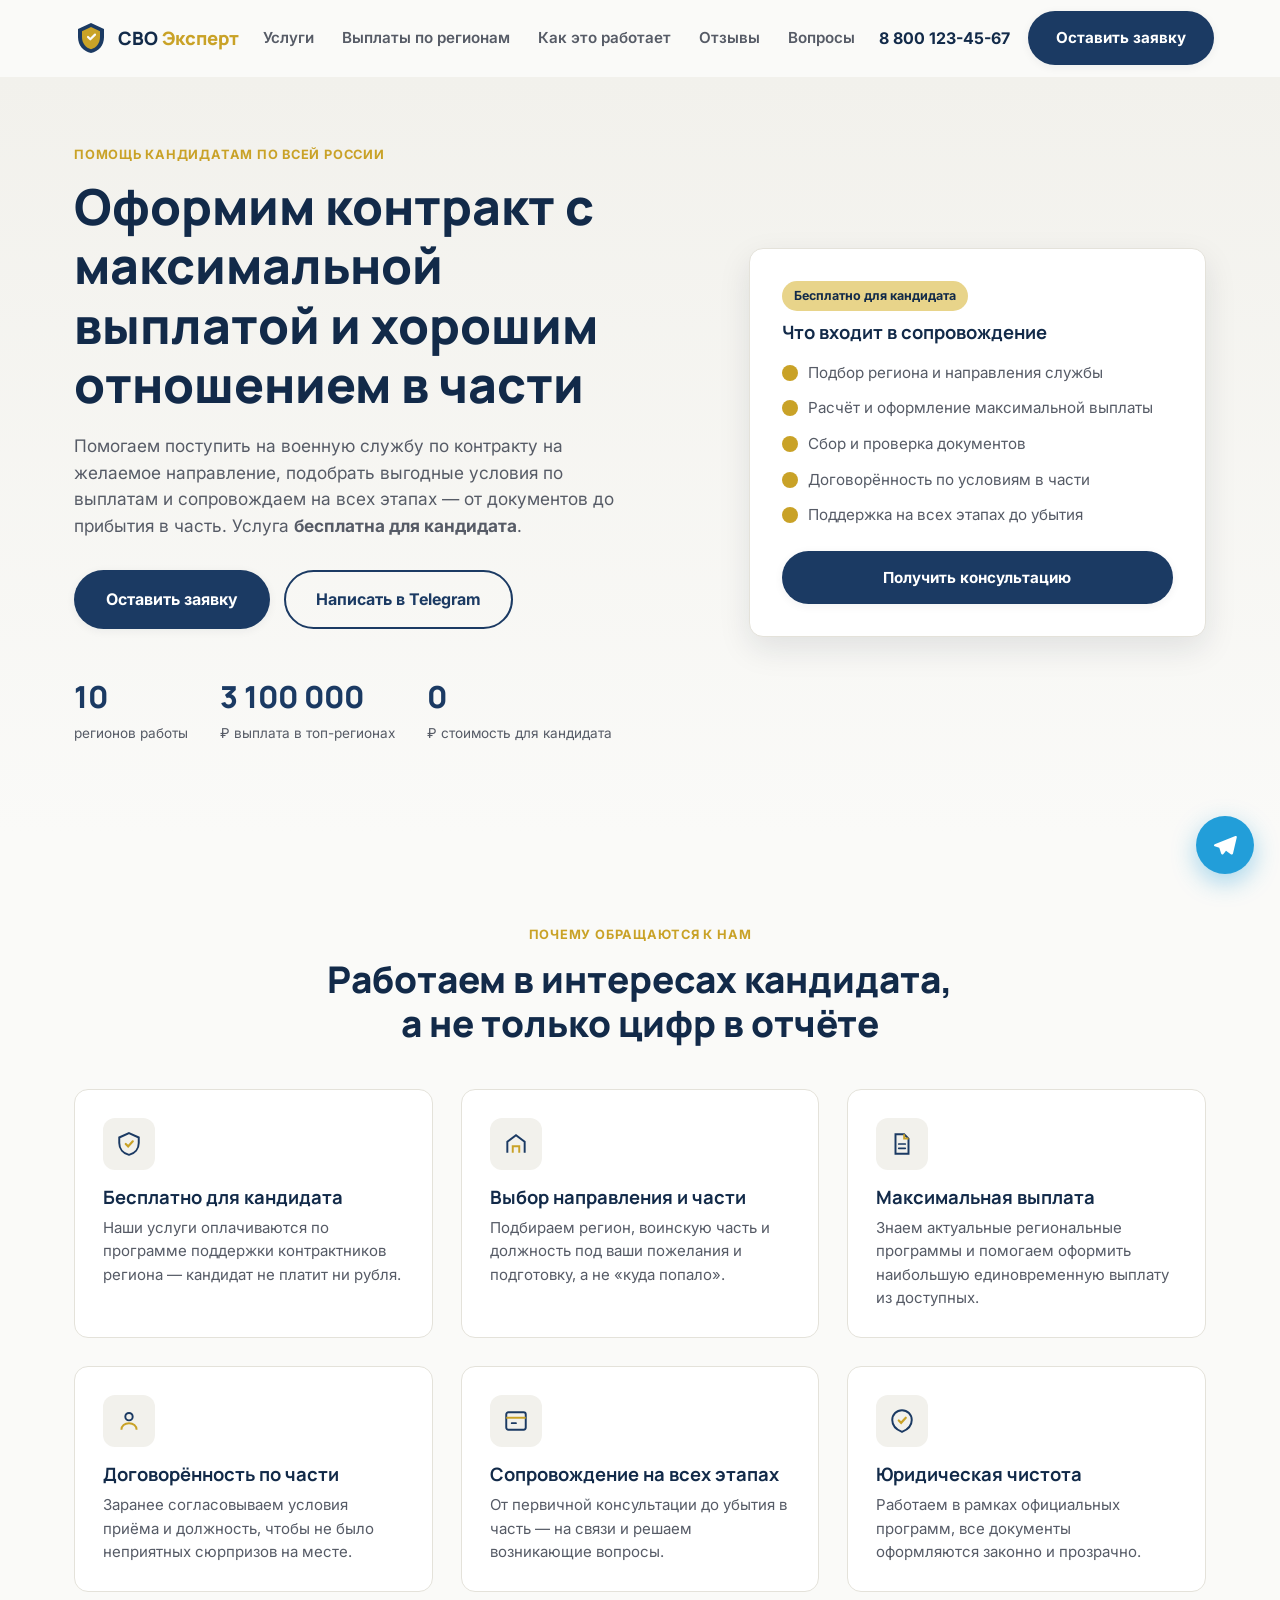
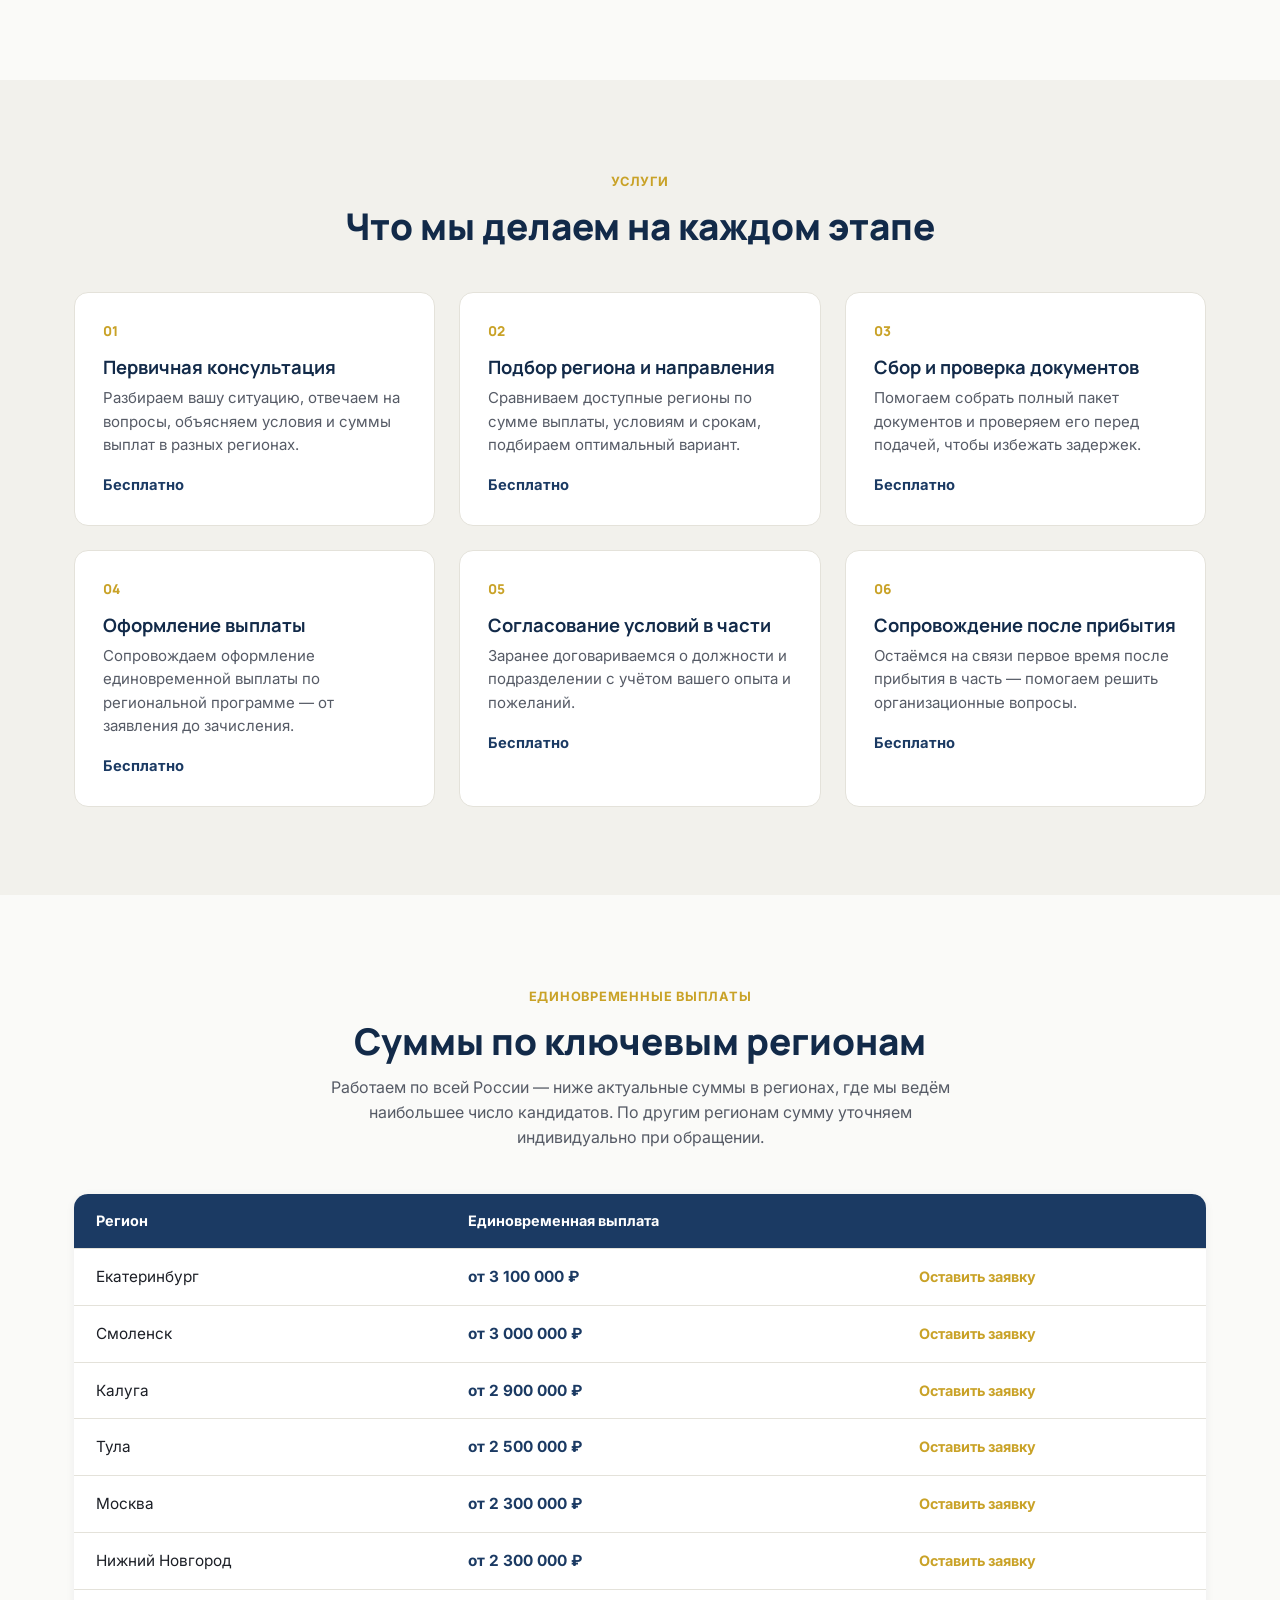
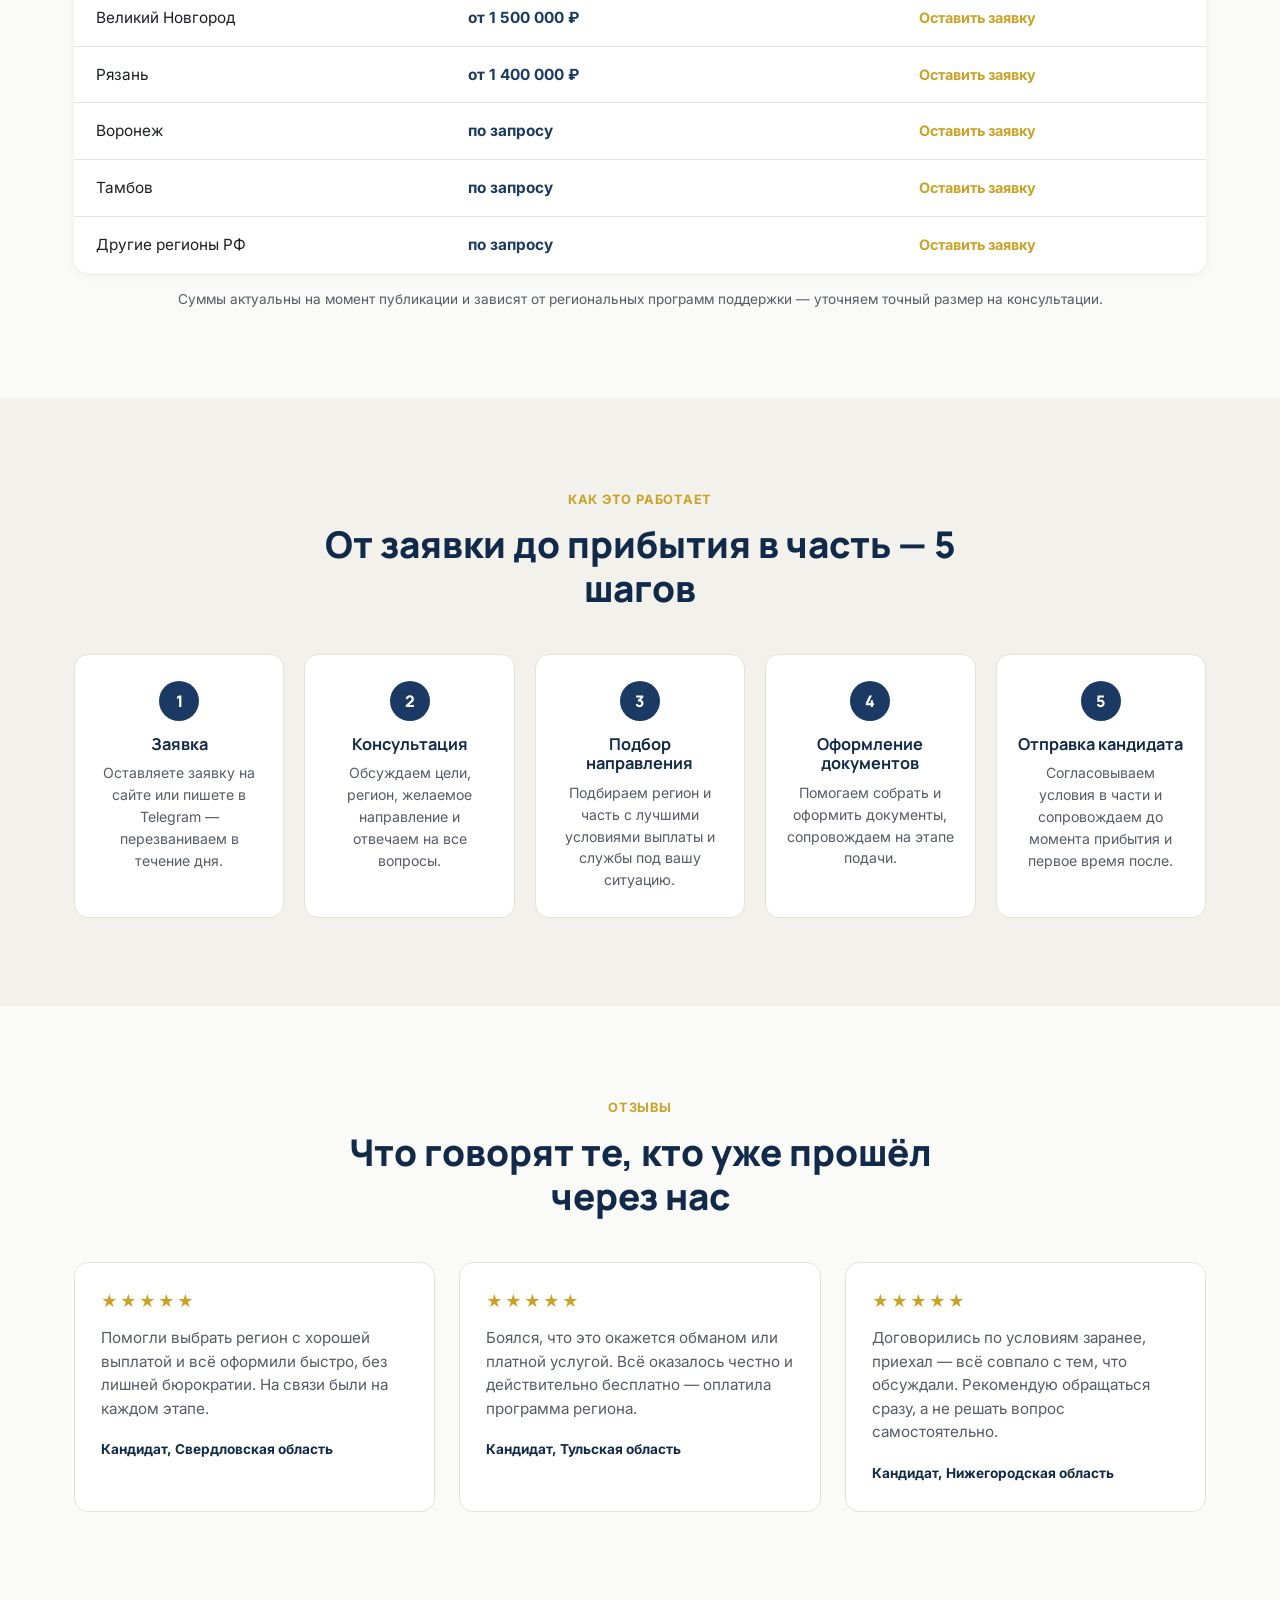
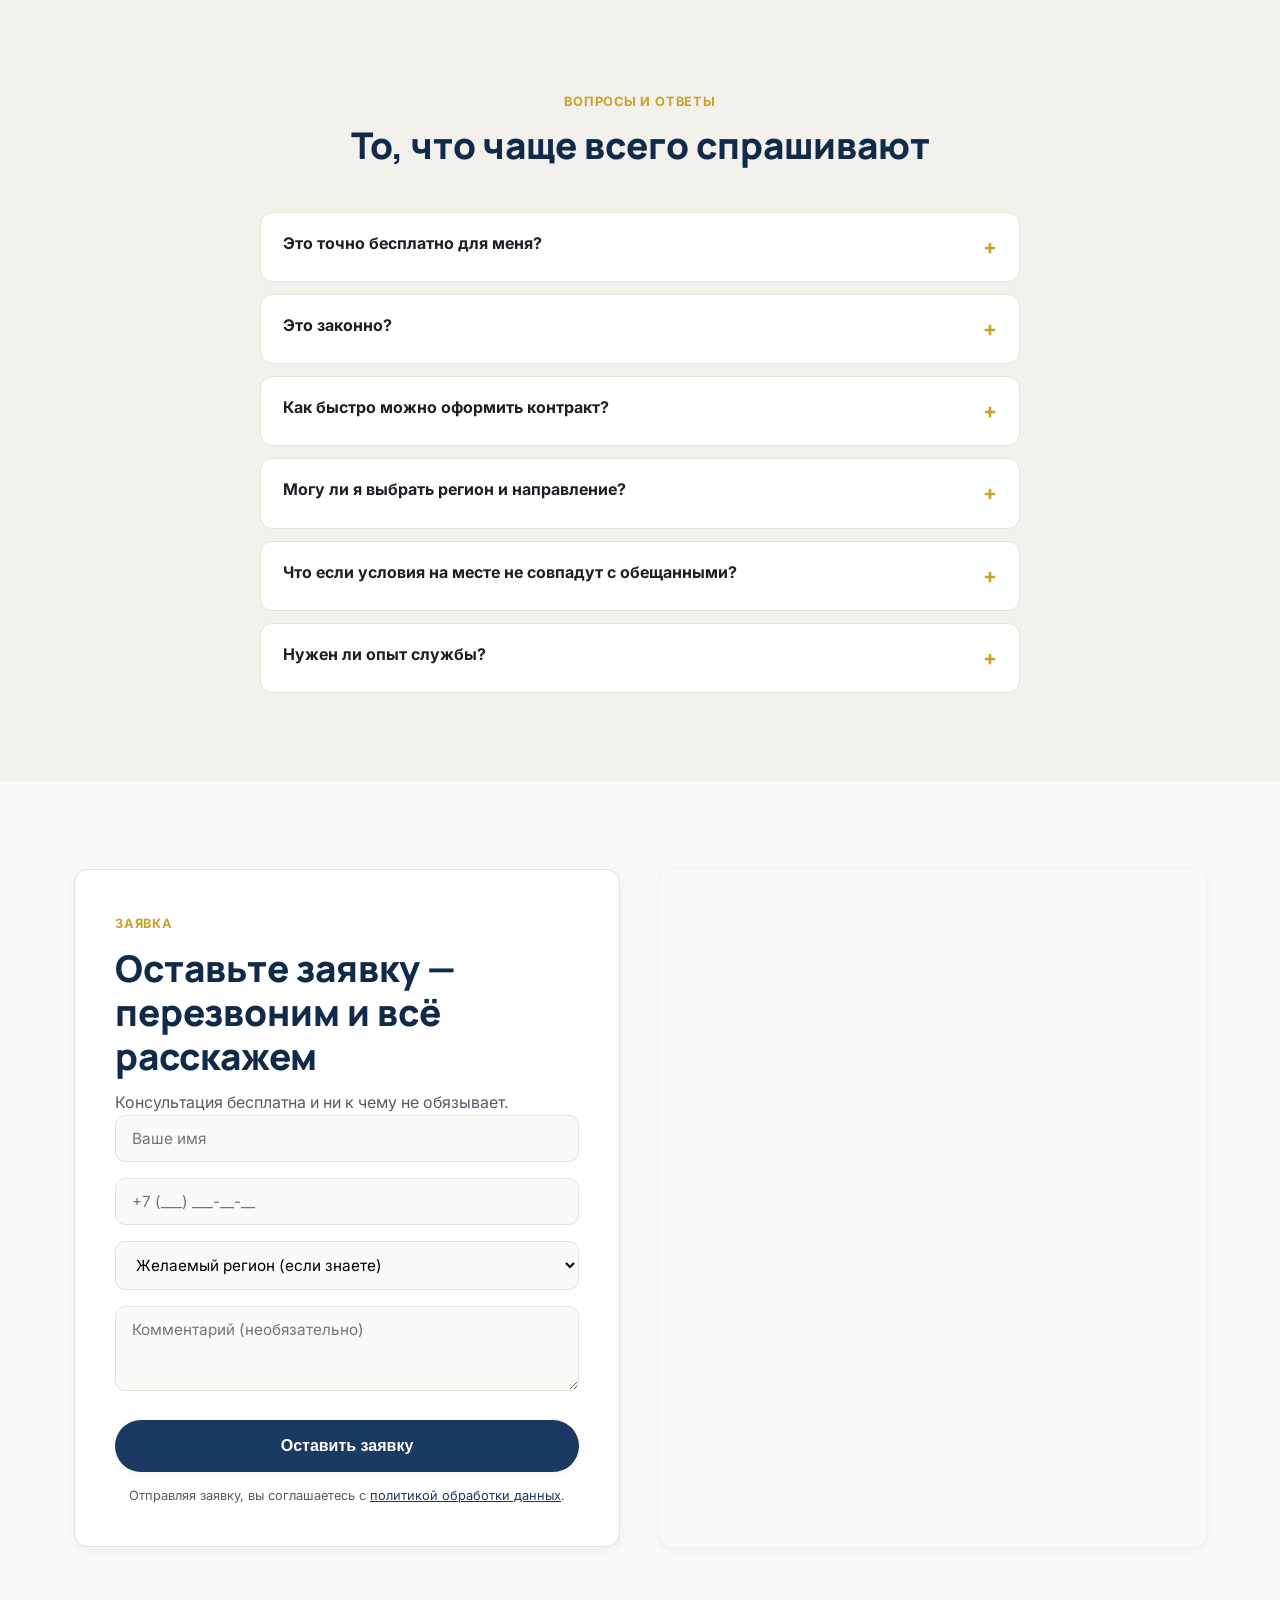
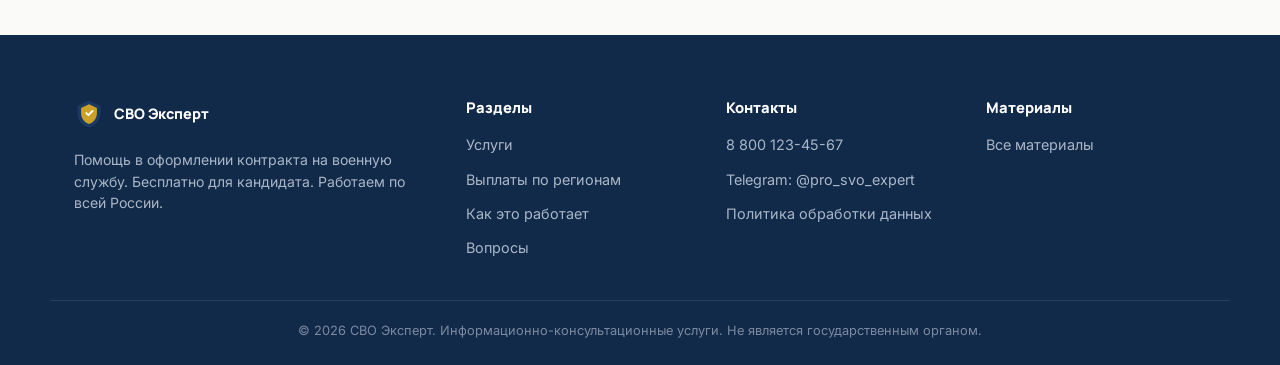
==== index.html @ a65a3580 "init: landing for СВО Эксперт (@pro_svo_expert)" ====
<!DOCTYPE html>
<html lang="ru">
<head>
<meta charset="UTF-8">
<meta name="viewport" content="width=device-width, initial-scale=1.0">
<title>СВО Эксперт — помощь в оформлении контракта на военную службу</title>
<meta name="description" content="Помогаем поступить на военную службу по контракту на желаемое направление, получить максимальную выплату и хорошее отношение в части. Бесплатно для кандидата. Работаем по всей России.">
<link rel="preconnect" href="https://fonts.googleapis.com">
<link rel="preconnect" href="https://fonts.gstatic.com" crossorigin>
<link href="https://fonts.googleapis.com/css2?family=Inter:wght@400;500;600;700;800&family=Manrope:wght@600;700;800&display=swap" rel="stylesheet">
<link rel="stylesheet" href="styles.css">
</head>
<body>

<header class="header" id="header">
  <div class="container header__inner">
    <a href="#" class="logo">
      <svg width="34" height="34" viewBox="0 0 34 34" fill="none" xmlns="http://www.w3.org/2000/svg">
        <path d="M17 2L30 8V16C30 24.5 24.5 30.5 17 32C9.5 30.5 4 24.5 4 16V8L17 2Z" fill="#1B3A63"/>
        <path d="M17 6L26 10.2V16C26 22.3 22.2 26.9 17 28.2C11.8 26.9 8 22.3 8 16V10.2L17 6Z" fill="#C9A227"/>
        <path d="M14 16L16.3 18.3L21 13.6" stroke="#FAFAFA" stroke-width="2.2" stroke-linecap="round" stroke-linejoin="round"/>
      </svg>
      <span>СВО <span class="logo__suffix">Эксперт</span></span>
    </a>
    <nav class="nav" id="nav">
      <a href="#services">Услуги</a>
      <a href="#prices">Выплаты по регионам</a>
      <a href="#process">Как это работает</a>
      <a href="#reviews">Отзывы</a>
      <a href="#faq">Вопросы</a>
    </nav>
    <div class="header__actions">
      <a href="tel:+78001234567" class="header__phone">8 800 123-45-67</a>
      <a href="#leadForm" class="btn btn--primary header__cta"><span>Оставить заявку</span></a>
      <button class="burger" id="burger" aria-label="Меню">
        <span></span><span></span><span></span>
      </button>
    </div>
  </div>
</header>

<main>

  <!-- HERO -->
  <section class="hero">
    <div class="container hero__inner">
      <div class="hero__content">
        <span class="eyebrow">Помощь кандидатам по всей России</span>
        <h1>Оформим контракт с максимальной выплатой и хорошим отношением в части</h1>
        <p class="hero__lead">Помогаем поступить на военную службу по контракту на желаемое направление, подобрать выгодные условия по выплатам и сопровождаем на всех этапах — от документов до прибытия в часть. Услуга <strong>бесплатна для кандидата</strong>.</p>
        <div class="hero__ctas">
          <a href="#leadForm" class="btn btn--primary btn--lg">Оставить заявку</a>
          <a href="https://t.me/pro_svo_expert" target="_blank" rel="noopener" class="btn btn--ghost btn--lg">Написать в Telegram</a>
        </div>
        <div class="hero__stats">
          <div class="stat"><span class="stat__num" data-target="10">0</span><span class="stat__label">регионов работы</span></div>
          <div class="stat"><span class="stat__num" data-target="3100000">0</span><span class="stat__label">₽ выплата в топ-регионах</span></div>
          <div class="stat"><span class="stat__num" data-target="0">0</span><span class="stat__label">₽ стоимость для кандидата</span></div>
        </div>
      </div>
      <div class="hero__card">
        <div class="hero__card-top">
          <span class="hero__card-badge">Бесплатно для кандидата</span>
          <h3>Что входит в сопровождение</h3>
        </div>
        <ul class="hero__card-list">
          <li>Подбор региона и направления службы</li>
          <li>Расчёт и оформление максимальной выплаты</li>
          <li>Сбор и проверка документов</li>
          <li>Договорённость по условиям в части</li>
          <li>Поддержка на всех этапах до убытия</li>
        </ul>
        <a href="#leadForm" class="btn btn--primary hero__card-btn">Получить консультацию</a>
      </div>
    </div>
  </section>

  <!-- ADVANTAGES -->
  <section class="advantages" id="advantages">
    <div class="container">
      <div class="section-head">
        <span class="eyebrow">Почему обращаются к нам</span>
        <h2>Работаем в интересах кандидата, а не только цифр в отчёте</h2>
      </div>
      <div class="adv-grid">
        <div class="adv">
          <div class="adv__icon">
            <svg width="26" height="26" viewBox="0 0 24 24" fill="none"><path d="M12 2L21 6V11C21 16.5 17.4 20.7 12 22C6.6 20.7 3 16.5 3 11V6L12 2Z" stroke="#1B3A63" stroke-width="1.8"/><path d="M9 12L11.2 14.2L15.5 9.5" stroke="#C9A227" stroke-width="2" stroke-linecap="round"/></svg>
          </div>
          <h3>Бесплатно для кандидата</h3>
          <p>Наши услуги оплачиваются по программе поддержки контрактников региона — кандидат не платит ни рубля.</p>
        </div>
        <div class="adv">
          <div class="adv__icon">
            <svg width="26" height="26" viewBox="0 0 24 24" fill="none"><path d="M4 20V10L12 4L20 10V20" stroke="#1B3A63" stroke-width="1.8"/><path d="M9 20V14H15V20" stroke="#C9A227" stroke-width="1.8"/></svg>
          </div>
          <h3>Выбор направления и части</h3>
          <p>Подбираем регион, воинскую часть и должность под ваши пожелания и подготовку, а не «куда попало».</p>
        </div>
        <div class="adv">
          <div class="adv__icon">
            <svg width="26" height="26" viewBox="0 0 24 24" fill="none"><path d="M6 3H14L18 7V21H6V3Z" stroke="#1B3A63" stroke-width="1.8"/><path d="M14 3V7H18" stroke="#C9A227" stroke-width="1.8"/><path d="M9 12H15M9 16H15" stroke="#1B3A63" stroke-width="1.6" stroke-linecap="round"/></svg>
          </div>
          <h3>Максимальная выплата</h3>
          <p>Знаем актуальные региональные программы и помогаем оформить наибольшую единовременную выплату из доступных.</p>
        </div>
        <div class="adv">
          <div class="adv__icon">
            <svg width="26" height="26" viewBox="0 0 24 24" fill="none"><circle cx="12" cy="8" r="3.4" stroke="#1B3A63" stroke-width="1.8"/><path d="M5 20C5 16.5 8 14 12 14C16 14 19 16.5 19 20" stroke="#C9A227" stroke-width="1.8"/></svg>
          </div>
          <h3>Договорённость по части</h3>
          <p>Заранее согласовываем условия приёма и должность, чтобы не было неприятных сюрпризов на месте.</p>
        </div>
        <div class="adv">
          <div class="adv__icon">
            <svg width="26" height="26" viewBox="0 0 24 24" fill="none"><rect x="3" y="4" width="18" height="16" rx="2" stroke="#1B3A63" stroke-width="1.8"/><path d="M3 9H21" stroke="#C9A227" stroke-width="1.8"/><path d="M8 14H12" stroke="#1B3A63" stroke-width="1.6" stroke-linecap="round"/></svg>
          </div>
          <h3>Сопровождение на всех этапах</h3>
          <p>От первичной консультации до убытия в часть — на связи и решаем возникающие вопросы.</p>
        </div>
        <div class="adv">
          <div class="adv__icon">
            <svg width="26" height="26" viewBox="0 0 24 24" fill="none"><path d="M12 2C7 2 3 6 3 11C3 16 7 20 12 22C17 20 21 16 21 11C21 6 17 2 12 2Z" stroke="#1B3A63" stroke-width="1.8"/><path d="M9 11.5L11.2 13.7L15.5 9" stroke="#C9A227" stroke-width="2" stroke-linecap="round"/></svg>
          </div>
          <h3>Юридическая чистота</h3>
          <p>Работаем в рамках официальных программ, все документы оформляются законно и прозрачно.</p>
        </div>
      </div>
    </div>
  </section>

  <!-- SERVICES -->
  <section class="services" id="services">
    <div class="container">
      <div class="section-head">
        <span class="eyebrow">Услуги</span>
        <h2>Что мы делаем на каждом этапе</h2>
      </div>
      <div class="services-grid">
        <div class="service">
          <span class="service__num">01</span>
          <h3>Первичная консультация</h3>
          <p>Разбираем вашу ситуацию, отвечаем на вопросы, объясняем условия и суммы выплат в разных регионах.</p>
          <span class="service__price">Бесплатно</span>
        </div>
        <div class="service">
          <span class="service__num">02</span>
          <h3>Подбор региона и направления</h3>
          <p>Сравниваем доступные регионы по сумме выплаты, условиям и срокам, подбираем оптимальный вариант.</p>
          <span class="service__price">Бесплатно</span>
        </div>
        <div class="service">
          <span class="service__num">03</span>
          <h3>Сбор и проверка документов</h3>
          <p>Помогаем собрать полный пакет документов и проверяем его перед подачей, чтобы избежать задержек.</p>
          <span class="service__price">Бесплатно</span>
        </div>
        <div class="service">
          <span class="service__num">04</span>
          <h3>Оформление выплаты</h3>
          <p>Сопровождаем оформление единовременной выплаты по региональной программе — от заявления до зачисления.</p>
          <span class="service__price">Бесплатно</span>
        </div>
        <div class="service">
          <span class="service__num">05</span>
          <h3>Согласование условий в части</h3>
          <p>Заранее договариваемся о должности и подразделении с учётом вашего опыта и пожеланий.</p>
          <span class="service__price">Бесплатно</span>
        </div>
        <div class="service">
          <span class="service__num">06</span>
          <h3>Сопровождение после прибытия</h3>
          <p>Остаёмся на связи первое время после прибытия в часть — помогаем решить организационные вопросы.</p>
          <span class="service__price">Бесплатно</span>
        </div>
      </div>
    </div>
  </section>

  <!-- PRICE TABLE -->
  <section class="prices" id="prices">
    <div class="container">
      <div class="section-head">
        <span class="eyebrow">Единовременные выплаты</span>
        <h2>Суммы по ключевым регионам</h2>
        <p class="section-sub">Работаем по всей России — ниже актуальные суммы в регионах, где мы ведём наибольшее число кандидатов. По другим регионам сумму уточняем индивидуально при обращении.</p>
      </div>
      <div class="price-table-wrap">
        <table class="price-table">
          <thead>
            <tr><th>Регион</th><th>Единовременная выплата</th><th></th></tr>
          </thead>
          <tbody>
            <tr><td>Екатеринбург</td><td>от 3 100 000 ₽</td><td><a href="#leadForm" class="price-table__link">Оставить заявку</a></td></tr>
            <tr><td>Смоленск</td><td>от 3 000 000 ₽</td><td><a href="#leadForm" class="price-table__link">Оставить заявку</a></td></tr>
            <tr><td>Калуга</td><td>от 2 900 000 ₽</td><td><a href="#leadForm" class="price-table__link">Оставить заявку</a></td></tr>
            <tr><td>Тула</td><td>от 2 500 000 ₽</td><td><a href="#leadForm" class="price-table__link">Оставить заявку</a></td></tr>
            <tr><td>Москва</td><td>от 2 300 000 ₽</td><td><a href="#leadForm" class="price-table__link">Оставить заявку</a></td></tr>
            <tr><td>Нижний Новгород</td><td>от 2 300 000 ₽</td><td><a href="#leadForm" class="price-table__link">Оставить заявку</a></td></tr>
            <tr><td>Великий Новгород</td><td>от 1 500 000 ₽</td><td><a href="#leadForm" class="price-table__link">Оставить заявку</a></td></tr>
            <tr><td>Рязань</td><td>от 1 400 000 ₽</td><td><a href="#leadForm" class="price-table__link">Оставить заявку</a></td></tr>
            <tr><td>Воронеж</td><td>по запросу</td><td><a href="#leadForm" class="price-table__link">Оставить заявку</a></td></tr>
            <tr><td>Тамбов</td><td>по запросу</td><td><a href="#leadForm" class="price-table__link">Оставить заявку</a></td></tr>
            <tr><td>Другие регионы РФ</td><td>по запросу</td><td><a href="#leadForm" class="price-table__link">Оставить заявку</a></td></tr>
          </tbody>
        </table>
      </div>
      <p class="price-note">Суммы актуальны на момент публикации и зависят от региональных программ поддержки — уточняем точный размер на консультации.</p>
    </div>
  </section>

  <!-- PROCESS -->
  <section class="process" id="process">
    <div class="container">
      <div class="section-head">
        <span class="eyebrow">Как это работает</span>
        <h2>От заявки до прибытия в часть — 5 шагов</h2>
      </div>
      <div class="steps">
        <div class="step">
          <span class="step__num">1</span>
          <h3>Заявка</h3>
          <p>Оставляете заявку на сайте или пишете в Telegram — перезваниваем в течение дня.</p>
        </div>
        <div class="step">
          <span class="step__num">2</span>
          <h3>Консультация</h3>
          <p>Обсуждаем цели, регион, желаемое направление и отвечаем на все вопросы.</p>
        </div>
        <div class="step">
          <span class="step__num">3</span>
          <h3>Подбор направления</h3>
          <p>Подбираем регион и часть с лучшими условиями выплаты и службы под вашу ситуацию.</p>
        </div>
        <div class="step">
          <span class="step__num">4</span>
          <h3>Оформление документов</h3>
          <p>Помогаем собрать и оформить документы, сопровождаем на этапе подачи.</p>
        </div>
        <div class="step">
          <span class="step__num">5</span>
          <h3>Отправка кандидата</h3>
          <p>Согласовываем условия в части и сопровождаем до момента прибытия и первое время после.</p>
        </div>
      </div>
    </div>
  </section>

  <!-- REVIEWS -->
  <section class="reviews" id="reviews">
    <div class="container">
      <div class="section-head">
        <span class="eyebrow">Отзывы</span>
        <h2>Что говорят те, кто уже прошёл через нас</h2>
      </div>
      <div class="reviews-grid">
        <div class="review">
          <div class="review__stars">★★★★★</div>
          <p>Помогли выбрать регион с хорошей выплатой и всё оформили быстро, без лишней бюрократии. На связи были на каждом этапе.</p>
          <span class="review__author">Кандидат, Свердловская область</span>
        </div>
        <div class="review">
          <div class="review__stars">★★★★★</div>
          <p>Боялся, что это окажется обманом или платной услугой. Всё оказалось честно и действительно бесплатно — оплатила программа региона.</p>
          <span class="review__author">Кандидат, Тульская область</span>
        </div>
        <div class="review">
          <div class="review__stars">★★★★★</div>
          <p>Договорились по условиям заранее, приехал — всё совпало с тем, что обсуждали. Рекомендую обращаться сразу, а не решать вопрос самостоятельно.</p>
          <span class="review__author">Кандидат, Нижегородская область</span>
        </div>
      </div>
    </div>
  </section>

  <!-- FAQ -->
  <section class="faq" id="faq">
    <div class="container">
      <div class="section-head">
        <span class="eyebrow">Вопросы и ответы</span>
        <h2>То, что чаще всего спрашивают</h2>
      </div>
      <div class="faq__list">
        <details class="faq__item">
          <summary>Это точно бесплатно для меня?</summary>
          <p>Да. Наши услуги оплачиваются в рамках региональных программ поддержки кандидатов на контрактную службу — вы не платите ничего.</p>
        </details>
        <details class="faq__item">
          <summary>Это законно?</summary>
          <p>Да, мы работаем в рамках официальных региональных программ и действующего законодательства, все документы оформляются легально.</p>
        </details>
        <details class="faq__item">
          <summary>Как быстро можно оформить контракт?</summary>
          <p>Сроки зависят от региона и готовности документов, в среднем процесс от консультации до подачи занимает несколько дней.</p>
        </details>
        <details class="faq__item">
          <summary>Могу ли я выбрать регион и направление?</summary>
          <p>Да, мы подбираем варианты с учётом ваших пожеланий, опыта и подготовки и предлагаем оптимальные по выплате и условиям.</p>
        </details>
        <details class="faq__item">
          <summary>Что если условия на месте не совпадут с обещанными?</summary>
          <p>Мы заранее согласовываем условия с частью и остаёмся на связи после прибытия, чтобы оперативно решить любые вопросы.</p>
        </details>
        <details class="faq__item">
          <summary>Нужен ли опыт службы?</summary>
          <p>Нет, мы работаем как с кандидатами без опыта, так и с теми, кто уже служил — направление подбираем индивидуально.</p>
        </details>
      </div>
    </div>
  </section>

  <!-- FORM -->
  <section class="contact-form" id="leadForm-section">
    <div class="container contact-form__inner">
      <div class="form">
        <span class="eyebrow">Заявка</span>
        <h2>Оставьте заявку — перезвоним и всё расскажем</h2>
        <p class="section-sub">Консультация бесплатна и ни к чему не обязывает.</p>
        <form id="leadForm">
          <input type="text" name="_gotcha" style="display:none" tabindex="-1" autocomplete="off">
          <div class="form__row">
            <input type="text" name="name" placeholder="Ваше имя" required>
          </div>
          <div class="form__row">
            <input type="tel" name="phone" placeholder="+7 (___) ___-__-__" required>
          </div>
          <div class="form__row">
            <select name="region">
              <option value="">Желаемый регион (если знаете)</option>
              <option>Москва</option>
              <option>Воронеж</option>
              <option>Калуга</option>
              <option>Нижний Новгород</option>
              <option>Тула</option>
              <option>Екатеринбург</option>
              <option>Тамбов</option>
              <option>Рязань</option>
              <option>Смоленск</option>
              <option>Великий Новгород</option>
              <option>Другой регион</option>
            </select>
          </div>
          <div class="form__row">
            <textarea name="comment" placeholder="Комментарий (необязательно)" rows="3"></textarea>
          </div>
          <button type="submit" class="btn btn--primary btn--lg form__submit">Оставить заявку</button>
          <p class="form__note">Отправляя заявку, вы соглашаетесь с <a href="privacy.html">политикой обработки данных</a>.</p>
        </form>
      </div>
      <div class="map">
        <iframe src="https://yandex.ru/map-widget/v1/?ll=37.617635%2C55.755814&z=10" width="100%" height="100%" frameborder="0" loading="lazy"></iframe>
      </div>
    </div>
  </section>

</main>

<footer class="footer" id="contacts">
  <div class="container footer__inner">
    <div class="footer__col">
      <a href="#" class="logo logo--footer">
        <svg width="30" height="30" viewBox="0 0 34 34" fill="none" xmlns="http://www.w3.org/2000/svg">
          <path d="M17 2L30 8V16C30 24.5 24.5 30.5 17 32C9.5 30.5 4 24.5 4 16V8L17 2Z" fill="#1B3A63"/>
          <path d="M17 6L26 10.2V16C26 22.3 22.2 26.9 17 28.2C11.8 26.9 8 22.3 8 16V10.2L17 6Z" fill="#C9A227"/>
          <path d="M14 16L16.3 18.3L21 13.6" stroke="#FAFAFA" stroke-width="2.2" stroke-linecap="round" stroke-linejoin="round"/>
        </svg>
        <span>СВО Эксперт</span>
      </a>
      <p class="footer__desc">Помощь в оформлении контракта на военную службу. Бесплатно для кандидата. Работаем по всей России.</p>
    </div>
    <div class="footer__col">
      <h4>Разделы</h4>
      <a href="#services">Услуги</a>
      <a href="#prices">Выплаты по регионам</a>
      <a href="#process">Как это работает</a>
      <a href="#faq">Вопросы</a>
    </div>
    <div class="footer__col">
      <h4>Контакты</h4>
      <a href="tel:+78001234567">8 800 123-45-67</a>
      <a href="https://t.me/pro_svo_expert" target="_blank" rel="noopener">Telegram: @pro_svo_expert</a>
      <a href="privacy.html">Политика обработки данных</a>
    </div>
    <div class="footer__col">
      <h4>Материалы</h4>
      <a href="materials.html">Все материалы</a>
    </div>
  </div>
  <div class="container footer__bottom">
    <span>© <span id="year"></span> СВО Эксперт. Информационно-консультационные услуги. Не является государственным органом.</span>
  </div>
</footer>

<a href="https://t.me/pro_svo_expert" target="_blank" rel="noopener" class="fab" aria-label="Написать в Telegram">
  <svg width="26" height="26" viewBox="0 0 24 24" fill="none"><path d="M21 4L2.5 11.2c-.9.35-.88 1.65.03 1.96l4.2 1.4 1.7 5.3c.3.9 1.5 1.1 2.1.35l2.4-2.9 4.4 3.3c.75.55 1.85.15 2.05-.75L22.9 4.9c.2-.9-.7-1.6-1.9-.9z" fill="#fff"/></svg>
</a>

<script src="script.js"></script>
</body>
</html>
---- styles.css ----
:root {
  --clr-bg: #FAFAF8;
  --clr-bg-alt: #F2F1EC;
  --clr-surface: #FFFFFF;
  --clr-text: #1C1F26;
  --clr-text-soft: #565B66;
  --clr-navy: #1B3A63;
  --clr-navy-dark: #122A49;
  --clr-gold: #C9A227;
  --clr-gold-soft: #E8D48A;
  --clr-border: #E4E2DA;
  --shadow-sm: 0 2px 10px rgba(20, 30, 50, 0.06);
  --shadow-md: 0 12px 32px rgba(20, 30, 50, 0.10);
  --radius: 14px;
  --font-head: 'Manrope', sans-serif;
  --font-body: 'Inter', sans-serif;
}

* { box-sizing: border-box; margin: 0; padding: 0; }
html { scroll-behavior: smooth; }
body {
  font-family: var(--font-body);
  color: var(--clr-text);
  background: var(--clr-bg);
  line-height: 1.55;
  -webkit-font-smoothing: antialiased;
}
img { max-width: 100%; display: block; }
a { color: inherit; text-decoration: none; }
ul { list-style: none; }
.container { max-width: 1180px; margin: 0 auto; padding: 0 24px; }

h1, h2, h3, h4 { font-family: var(--font-head); font-weight: 800; color: var(--clr-navy-dark); line-height: 1.2; }
h1 { font-size: clamp(2.1rem, 4vw, 3.1rem); }
h2 { font-size: clamp(1.7rem, 3vw, 2.3rem); }
h3 { font-size: 1.15rem; font-weight: 700; }

.eyebrow {
  display: inline-block;
  font-size: 0.8rem;
  font-weight: 700;
  letter-spacing: 0.06em;
  text-transform: uppercase;
  color: var(--clr-gold);
  margin-bottom: 12px;
}
.section-head { max-width: 640px; margin: 0 auto 44px; text-align: center; }
.section-sub { color: var(--clr-text-soft); margin-top: 12px; font-size: 1rem; }

.btn {
  display: inline-flex; align-items: center; justify-content: center;
  gap: 8px; padding: 13px 26px; border-radius: 999px;
  font-weight: 700; font-size: 0.95rem; cursor: pointer;
  border: 2px solid transparent; transition: transform .18s ease, box-shadow .18s ease, background .18s ease;
  white-space: nowrap;
}
.btn--primary { background: var(--clr-navy); color: #fff; box-shadow: var(--shadow-sm); }
.btn--primary:hover { background: var(--clr-navy-dark); transform: translateY(-1px); box-shadow: var(--shadow-md); }
.btn--ghost { background: transparent; border-color: var(--clr-navy); color: var(--clr-navy); }
.btn--ghost:hover { background: var(--clr-navy); color: #fff; }
.btn--lg { padding: 15px 30px; font-size: 1rem; }

/* HEADER */
.header {
  position: sticky; top: 0; z-index: 100;
  background: rgba(250, 250, 248, 0.9);
  backdrop-filter: blur(10px);
  border-bottom: 1px solid transparent;
  transition: border-color .2s ease, box-shadow .2s ease;
}
.header.scrolled { border-color: var(--clr-border); box-shadow: var(--shadow-sm); }
.header__inner { display: flex; align-items: center; justify-content: space-between; height: 76px; gap: 24px; min-width: 0; }
.logo { display: flex; align-items: center; gap: 10px; font-family: var(--font-head); font-weight: 800; font-size: 1.15rem; color: var(--clr-navy-dark); flex-shrink: 0; }
.logo__suffix { color: var(--clr-gold); }
.nav { display: flex; align-items: center; gap: 28px; }
.nav a { font-weight: 600; font-size: 0.95rem; color: var(--clr-text-soft); white-space: nowrap; transition: color .15s ease; }
.nav a:hover { color: var(--clr-navy); }
.header__actions { display: flex; align-items: center; gap: 18px; flex-shrink: 0; }
.header__phone { font-weight: 700; color: var(--clr-navy-dark); white-space: nowrap; }
.burger { display: none; flex-direction: column; gap: 5px; background: none; border: none; cursor: pointer; padding: 6px; }
.burger span { width: 22px; height: 2px; background: var(--clr-navy-dark); border-radius: 2px; transition: transform .2s ease, opacity .2s ease; }
.burger.is-open span:nth-child(1) { transform: translateY(7px) rotate(45deg); }
.burger.is-open span:nth-child(2) { opacity: 0; }
.burger.is-open span:nth-child(3) { transform: translateY(-7px) rotate(-45deg); }

/* HERO */
.hero { padding: 64px 0 88px; background: linear-gradient(180deg, var(--clr-bg-alt) 0%, var(--clr-bg) 100%); }
.hero__inner { display: grid; grid-template-columns: 1.15fr 0.85fr; gap: 56px; align-items: center; }
.hero__lead { margin-top: 18px; font-size: 1.08rem; color: var(--clr-text-soft); max-width: 560px; }
.hero__ctas { display: flex; gap: 14px; margin-top: 30px; flex-wrap: wrap; }
.hero__stats { display: flex; gap: 32px; margin-top: 44px; flex-wrap: wrap; }
.stat__num { display: block; font-family: var(--font-head); font-size: 1.9rem; font-weight: 800; color: var(--clr-navy); }
.stat__label { font-size: 0.85rem; color: var(--clr-text-soft); }

.hero__card {
  background: var(--clr-surface); border-radius: var(--radius);
  padding: 32px; box-shadow: var(--shadow-md); border: 1px solid var(--clr-border);
}
.hero__card-top { margin-bottom: 18px; }
.hero__card-badge {
  display: inline-block; background: var(--clr-gold-soft); color: var(--clr-navy-dark);
  font-size: 0.78rem; font-weight: 700; padding: 5px 12px; border-radius: 999px; margin-bottom: 10px;
}
.hero__card-list { margin: 16px 0 24px; display: flex; flex-direction: column; gap: 12px; }
.hero__card-list li { position: relative; padding-left: 26px; font-size: 0.95rem; color: var(--clr-text-soft); }
.hero__card-list li::before {
  content: ''; position: absolute; left: 0; top: 4px; width: 16px; height: 16px;
  background: var(--clr-gold); border-radius: 50%;
}
.hero__card-btn { width: 100%; }

/* ADVANTAGES */
.advantages { padding: 88px 0; }
.adv-grid { display: grid; grid-template-columns: repeat(3, 1fr); gap: 28px; }
.adv { background: var(--clr-surface); border: 1px solid var(--clr-border); border-radius: var(--radius); padding: 28px; transition: transform .2s ease, box-shadow .2s ease; }
.adv:hover { transform: translateY(-3px); box-shadow: var(--shadow-md); }
.adv__icon { width: 52px; height: 52px; border-radius: 12px; background: var(--clr-bg-alt); display: flex; align-items: center; justify-content: center; margin-bottom: 16px; }
.adv h3 { margin-bottom: 8px; }
.adv p { color: var(--clr-text-soft); font-size: 0.94rem; }

/* SERVICES */
.services { padding: 88px 0; background: var(--clr-bg-alt); }
.services-grid { display: grid; grid-template-columns: repeat(3, 1fr); gap: 24px; }
.service { background: var(--clr-surface); border-radius: var(--radius); padding: 28px; border: 1px solid var(--clr-border); position: relative; }
.service__num { display: block; font-family: var(--font-head); font-size: 0.85rem; font-weight: 800; color: var(--clr-gold); margin-bottom: 14px; }
.service h3 { margin-bottom: 8px; }
.service p { color: var(--clr-text-soft); font-size: 0.94rem; margin-bottom: 16px; }
.service__price { font-weight: 700; color: var(--clr-navy); font-size: 0.92rem; }

/* PRICE TABLE */
.prices { padding: 88px 0; }
.price-table-wrap { overflow-x: auto; border-radius: var(--radius); box-shadow: var(--shadow-sm); }
.price-table { width: 100%; border-collapse: collapse; background: var(--clr-surface); min-width: 560px; }
.price-table th, .price-table td { padding: 16px 22px; text-align: left; border-bottom: 1px solid var(--clr-border); }
.price-table th { background: var(--clr-navy); color: #fff; font-weight: 700; font-size: 0.9rem; }
.price-table td { font-size: 0.96rem; }
.price-table td:nth-child(2) { font-weight: 700; color: var(--clr-navy); }
.price-table tr:last-child td { border-bottom: none; }
.price-table__link { color: var(--clr-gold); font-weight: 700; font-size: 0.9rem; white-space: nowrap; }
.price-note { margin-top: 16px; font-size: 0.85rem; color: var(--clr-text-soft); text-align: center; }

/* PROCESS */
.process { padding: 88px 0; background: var(--clr-bg-alt); }
.steps { display: grid; grid-template-columns: repeat(5, 1fr); gap: 20px; }
.step { background: var(--clr-surface); border-radius: var(--radius); padding: 26px 20px; border: 1px solid var(--clr-border); text-align: center; }
.step__num {
  display: flex; align-items: center; justify-content: center; width: 40px; height: 40px;
  border-radius: 50%; background: var(--clr-navy); color: #fff; font-family: var(--font-head);
  font-weight: 800; margin: 0 auto 14px;
}
.step h3 { font-size: 1.02rem; margin-bottom: 8px; }
.step p { font-size: 0.88rem; color: var(--clr-text-soft); }

/* REVIEWS */
.reviews { padding: 88px 0; }
.reviews-grid { display: grid; grid-template-columns: repeat(3, 1fr); gap: 24px; }
.review { background: var(--clr-surface); border: 1px solid var(--clr-border); border-radius: var(--radius); padding: 26px; }
.review__stars { color: var(--clr-gold); font-size: 1rem; margin-bottom: 12px; letter-spacing: 2px; }
.review p { color: var(--clr-text-soft); font-size: 0.95rem; margin-bottom: 16px; }
.review__author { font-size: 0.85rem; font-weight: 700; color: var(--clr-navy-dark); }

/* FAQ */
.faq { padding: 88px 0; background: var(--clr-bg-alt); }
.faq__list { max-width: 760px; margin: 0 auto; display: flex; flex-direction: column; gap: 12px; }
.faq__item { background: var(--clr-surface); border: 1px solid var(--clr-border); border-radius: 12px; padding: 18px 22px; }
.faq__item summary { cursor: pointer; font-weight: 700; font-size: 1rem; list-style: none; }
.faq__item summary::-webkit-details-marker { display: none; }
.faq__item summary::after { content: '+'; float: right; font-size: 1.3rem; color: var(--clr-gold); }
.faq__item[open] summary::after { content: '−'; }
.faq__item p { margin-top: 14px; color: var(--clr-text-soft); font-size: 0.94rem; }

/* FORM */
.contact-form { padding: 88px 0; }
.contact-form__inner { display: grid; grid-template-columns: 1fr 1fr; gap: 40px; align-items: stretch; }
.form { background: var(--clr-surface); border: 1px solid var(--clr-border); border-radius: var(--radius); padding: 40px; box-shadow: var(--shadow-sm); }
.form__row { margin-bottom: 16px; }
.form input, .form select, .form textarea {
  width: 100%; padding: 13px 16px; border-radius: 10px; border: 1px solid var(--clr-border);
  font-family: var(--font-body); font-size: 0.96rem; background: var(--clr-bg);
}
.form input:focus, .form select:focus, .form textarea:focus { outline: none; border-color: var(--clr-navy); }
.form__submit { width: 100%; margin-top: 6px; }
.form__note { font-size: 0.8rem; color: var(--clr-text-soft); margin-top: 14px; text-align: center; }
.form__note a { color: var(--clr-navy); text-decoration: underline; }
.map { border-radius: var(--radius); overflow: hidden; min-height: 320px; box-shadow: var(--shadow-sm); }
.map iframe { width: 100%; height: 100%; border: 0; }

/* FOOTER */
.footer { background: var(--clr-navy-dark); color: #DCE3EE; padding: 64px 0 24px; }
.footer__inner { display: grid; grid-template-columns: 1.6fr 1fr 1fr 1fr; gap: 40px; padding-bottom: 40px; border-bottom: 1px solid rgba(255,255,255,0.1); }
.footer__col { display: flex; flex-direction: column; gap: 12px; }
.footer .logo--footer { color: #fff; }
.footer__desc { font-size: 0.88rem; color: #AAB6C7; margin-top: 8px; }
.footer__col h4 { color: #fff; font-size: 0.92rem; margin-bottom: 6px; }
.footer__col a { font-size: 0.9rem; color: #AAB6C7; transition: color .15s ease; }
.footer__col a:hover { color: var(--clr-gold-soft); }
.footer__bottom { display: flex; justify-content: center; padding-top: 20px; font-size: 0.8rem; color: #7C8AA0; text-align: center; }

/* FAB */
.fab {
  position: fixed; bottom: 26px; right: 26px; width: 58px; height: 58px; border-radius: 50%;
  background: #229ED9; display: flex; align-items: center; justify-content: center;
  box-shadow: 0 8px 24px rgba(34, 158, 217, 0.4); z-index: 90; transition: transform .2s ease;
}
.fab:hover { transform: scale(1.08); }

/* REVEAL ANIMATION */
.reveal { opacity: 0; transform: translateY(24px); transition: opacity .6s ease, transform .6s ease; }
.reveal.is-visible { opacity: 1; transform: translateY(0); }

/* ===== BREAKPOINTS (fixed, do not invent new ones) ===== */
@media (max-width: 1180px) {
  .nav { gap: 18px; }
  .nav a { font-size: 0.9rem; }
}

@media (max-width: 1100px) {
  .nav { display: none; position: absolute; top: 76px; left: 0; right: 0; background: var(--clr-surface); flex-direction: column; gap: 0; padding: 12px 24px; border-bottom: 1px solid var(--clr-border); box-shadow: var(--shadow-md); }
  .nav.is-open { display: flex; }
  .nav a { padding: 14px 0; border-bottom: 1px solid var(--clr-border); width: 100%; }
  .nav a:last-child { border-bottom: none; }
  .burger { display: flex; }
}

@media (max-width: 900px) {
  .hero__inner { grid-template-columns: 1fr; }
  .adv-grid { grid-template-columns: repeat(2, 1fr); }
  .services-grid { grid-template-columns: repeat(2, 1fr); }
  .steps { grid-template-columns: repeat(2, 1fr); }
  .reviews-grid { grid-template-columns: 1fr; }
  .contact-form__inner { grid-template-columns: 1fr; }
  .footer__inner { grid-template-columns: repeat(2, 1fr); }
  .map { min-height: 260px; }
}

@media (max-width: 560px) {
  .header__phone { display: none; }
  .header__cta span { display: none; }
  .header__cta { padding: 13px; }
  .header__cta::before { content: '→'; }
  .hero__stats { gap: 22px; }
  .adv-grid { grid-template-columns: 1fr; }
  .services-grid { grid-template-columns: 1fr; }
  .steps { grid-template-columns: 1fr; }
  .footer__inner { grid-template-columns: 1fr; }
}

@media (max-width: 380px) {
  .logo__suffix { display: none; }
}
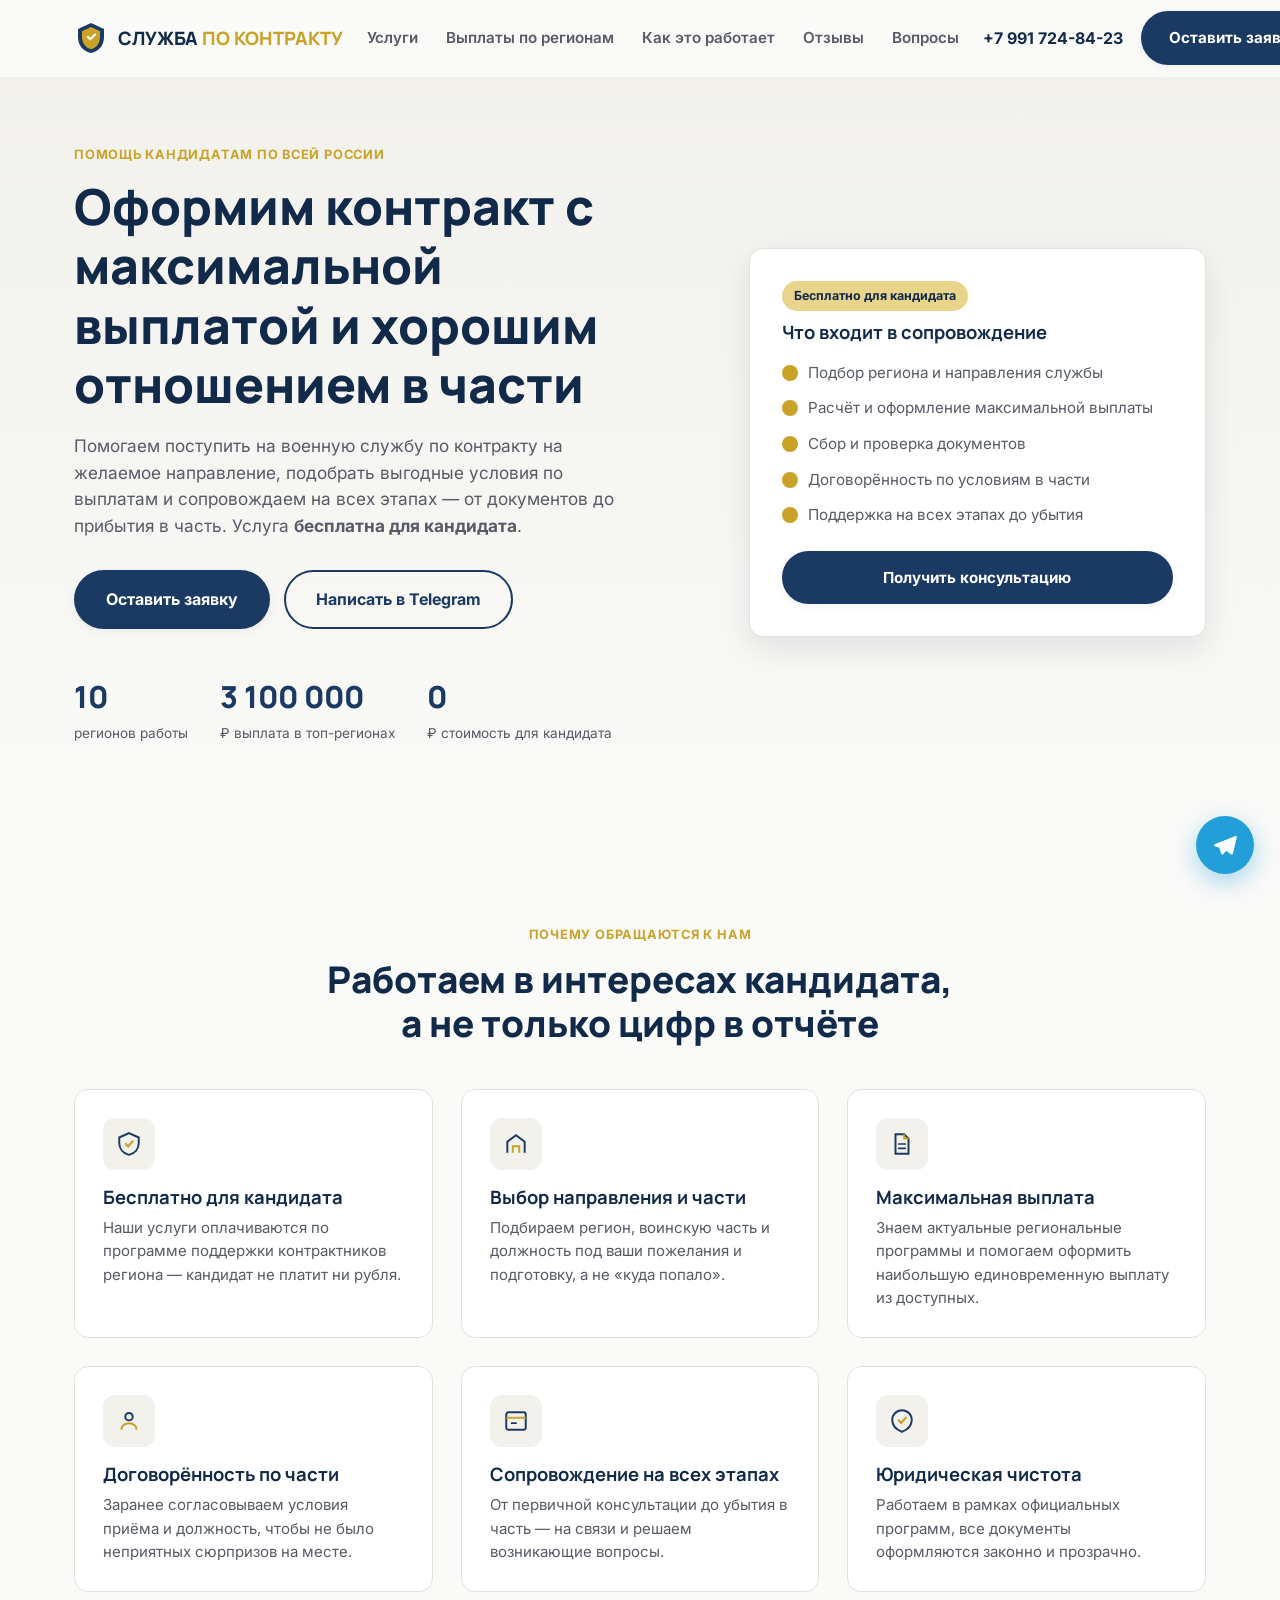
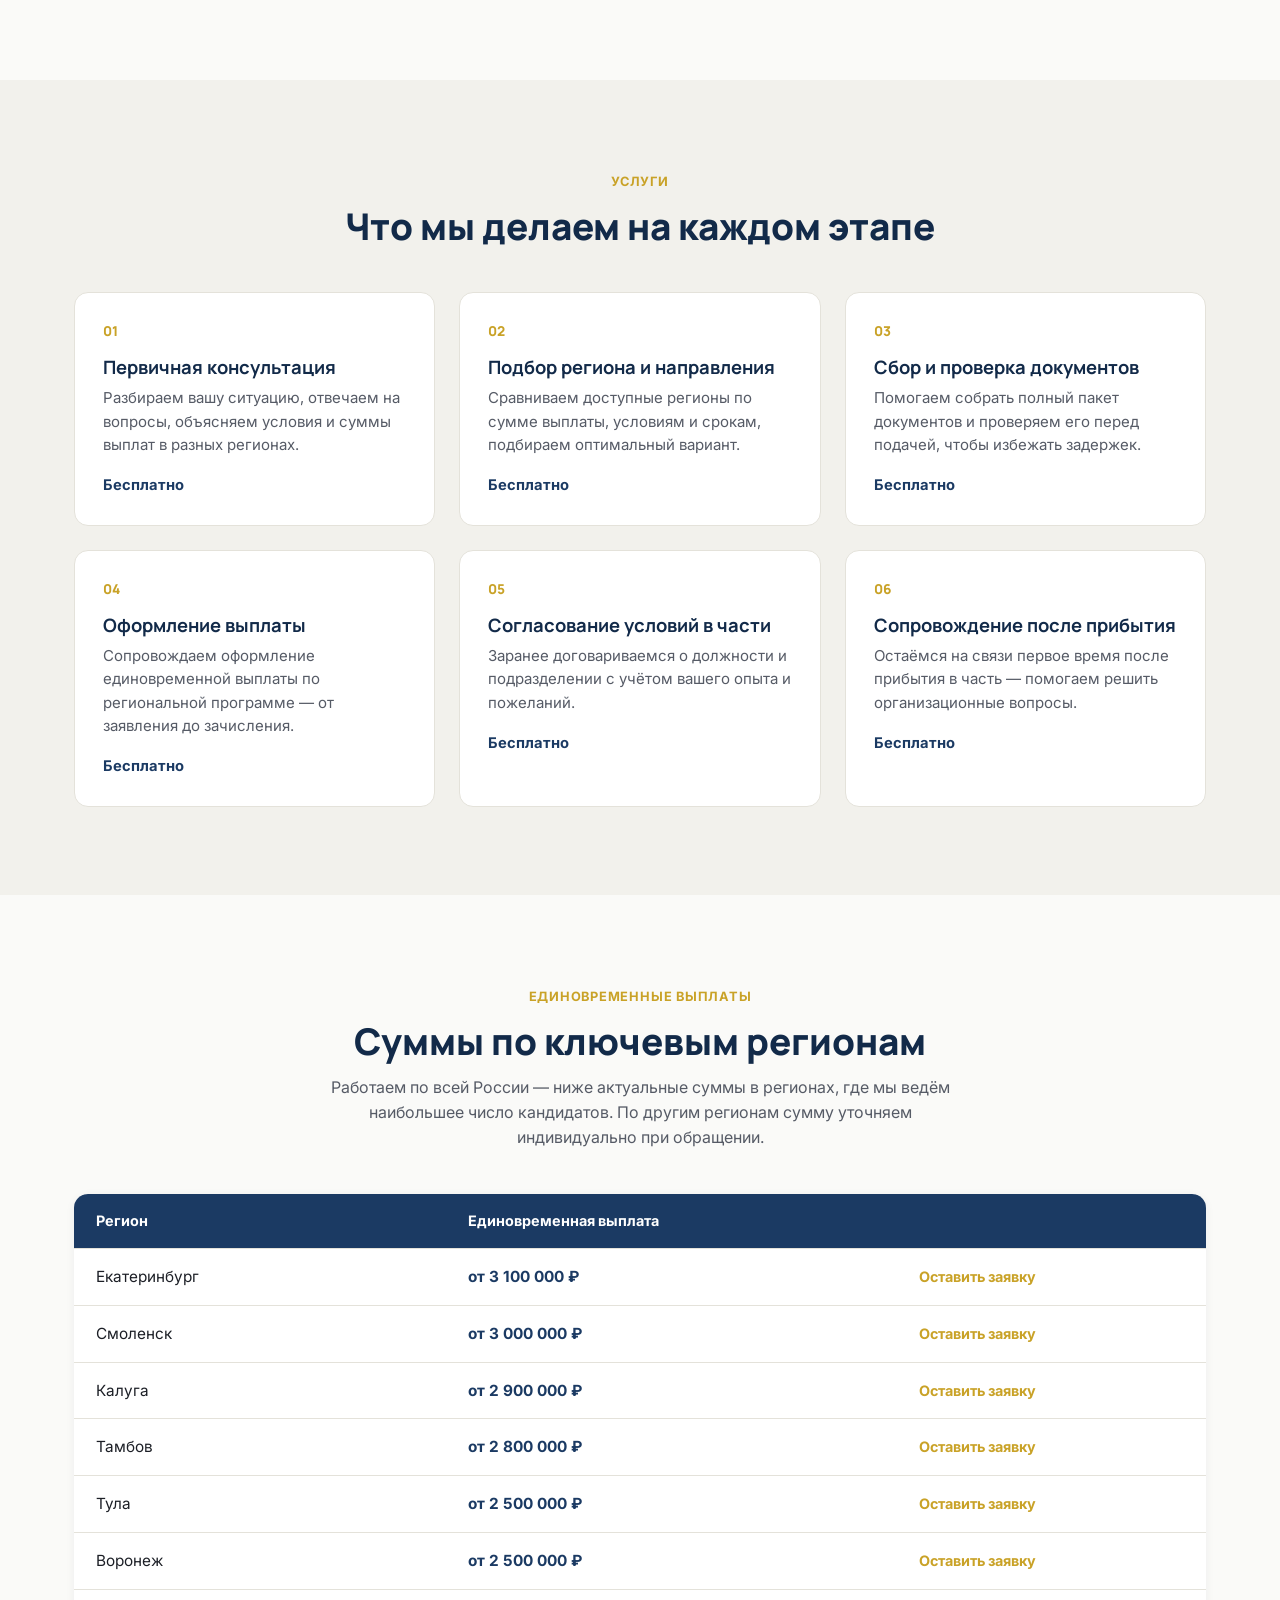
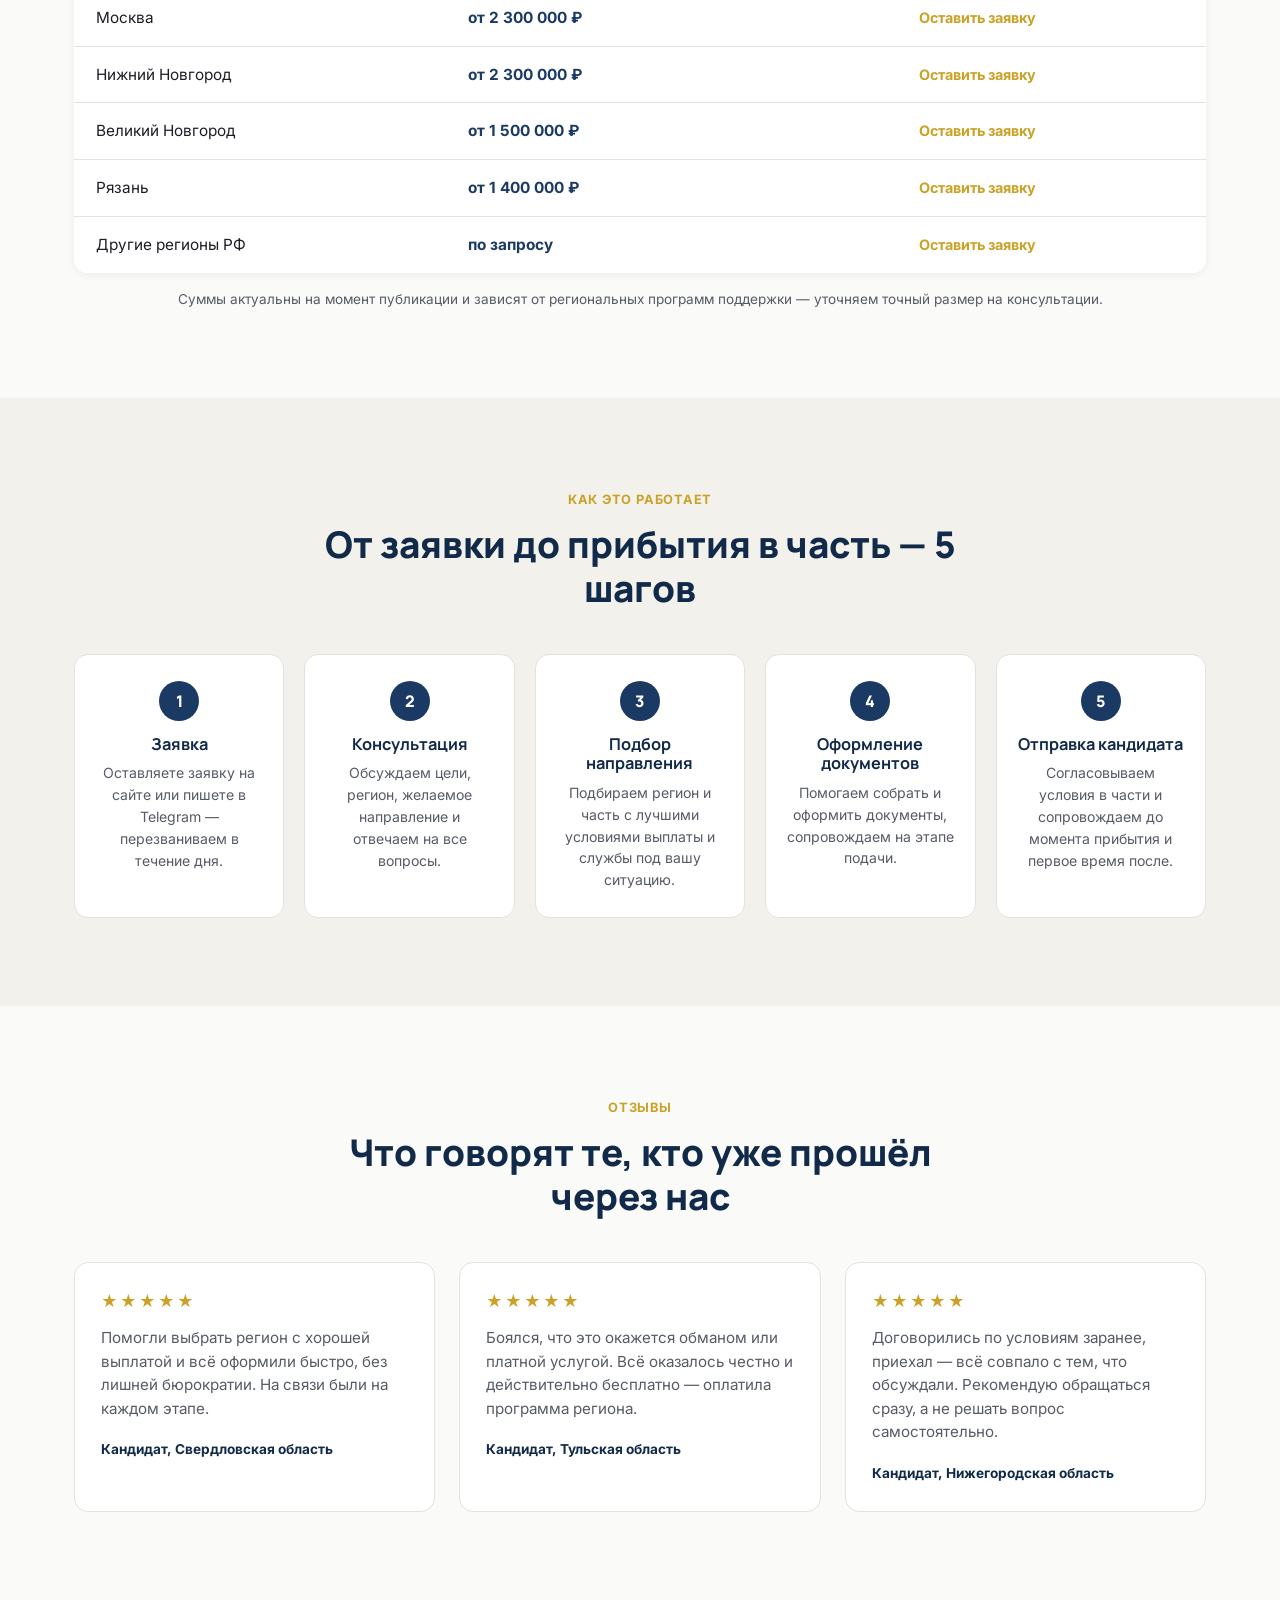
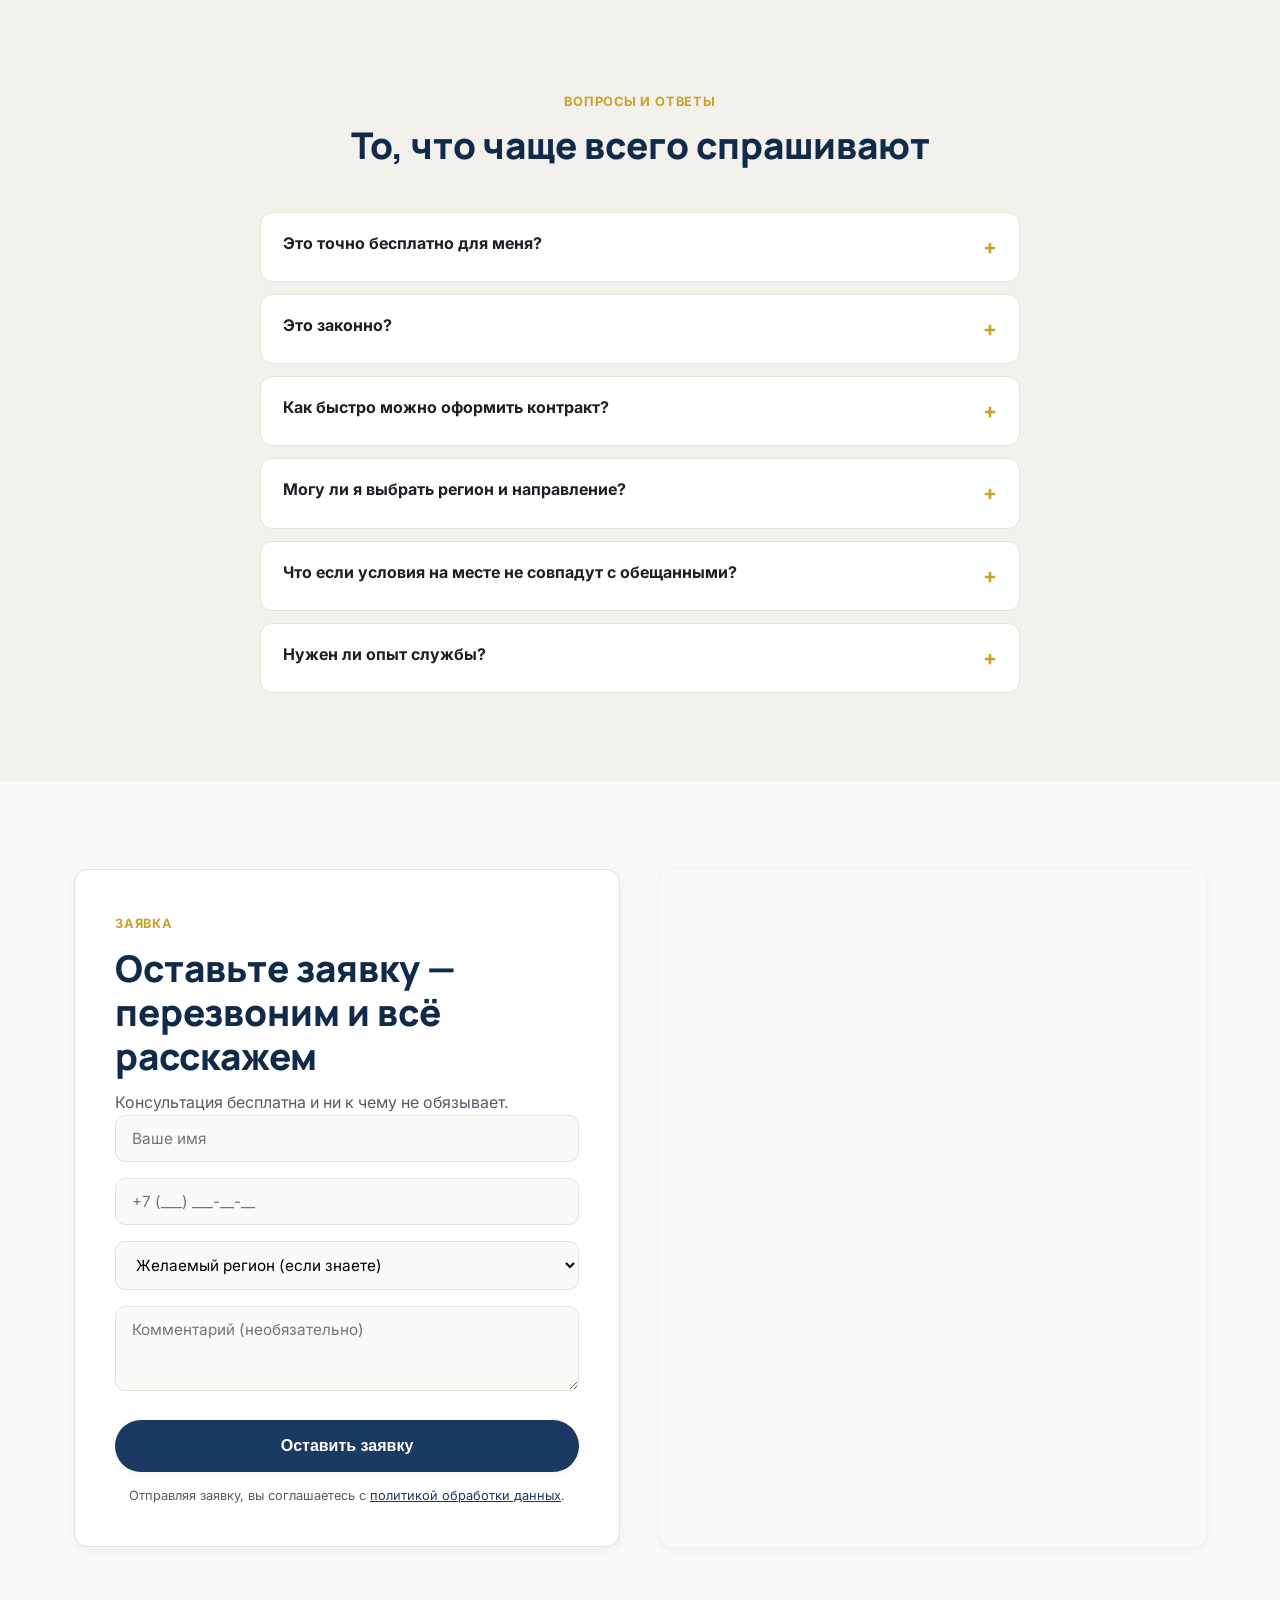
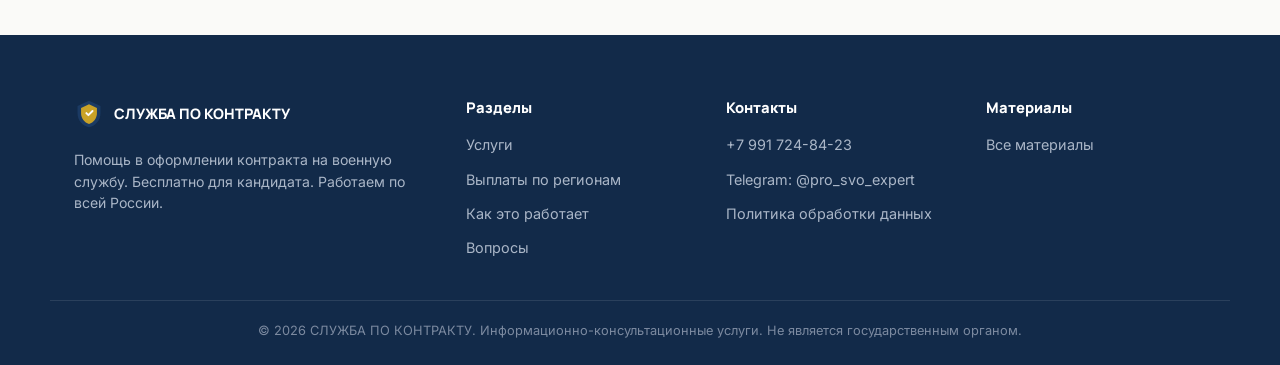
==== commit a9349629: "fix: правки клиента — название бренда, телефон, суммы Воронеж/Тамбов" ====
--- a/index.html
+++ b/index.html
@@ -3,7 +3,7 @@
 <head>
 <meta charset="UTF-8">
 <meta name="viewport" content="width=device-width, initial-scale=1.0">
-<title>СВО Эксперт — помощь в оформлении контракта на военную службу</title>
+<title>СЛУЖБА ПО КОНТРАКТУ — помощь в оформлении контракта на военную службу</title>
 <meta name="description" content="Помогаем поступить на военную службу по контракту на желаемое направление, получить максимальную выплату и хорошее отношение в части. Бесплатно для кандидата. Работаем по всей России.">
 <link rel="preconnect" href="https://fonts.googleapis.com">
 <link rel="preconnect" href="https://fonts.gstatic.com" crossorigin>
@@ -20,7 +20,7 @@
         <path d="M17 6L26 10.2V16C26 22.3 22.2 26.9 17 28.2C11.8 26.9 8 22.3 8 16V10.2L17 6Z" fill="#C9A227"/>
         <path d="M14 16L16.3 18.3L21 13.6" stroke="#FAFAFA" stroke-width="2.2" stroke-linecap="round" stroke-linejoin="round"/>
       </svg>
-      <span>СВО <span class="logo__suffix">Эксперт</span></span>
+      <span>СЛУЖБА <span class="logo__suffix">ПО КОНТРАКТУ</span></span>
     </a>
     <nav class="nav" id="nav">
       <a href="#services">Услуги</a>
@@ -30,7 +30,7 @@
       <a href="#faq">Вопросы</a>
     </nav>
     <div class="header__actions">
-      <a href="tel:+78001234567" class="header__phone">8 800 123-45-67</a>
+      <a href="tel:+79917248423" class="header__phone">+7 991 724-84-23</a>
       <a href="#leadForm" class="btn btn--primary header__cta"><span>Оставить заявку</span></a>
       <button class="burger" id="burger" aria-label="Меню">
         <span></span><span></span><span></span>
@@ -194,13 +194,13 @@
             <tr><td>Екатеринбург</td><td>от 3 100 000 ₽</td><td><a href="#leadForm" class="price-table__link">Оставить заявку</a></td></tr>
             <tr><td>Смоленск</td><td>от 3 000 000 ₽</td><td><a href="#leadForm" class="price-table__link">Оставить заявку</a></td></tr>
             <tr><td>Калуга</td><td>от 2 900 000 ₽</td><td><a href="#leadForm" class="price-table__link">Оставить заявку</a></td></tr>
+            <tr><td>Тамбов</td><td>от 2 800 000 ₽</td><td><a href="#leadForm" class="price-table__link">Оставить заявку</a></td></tr>
             <tr><td>Тула</td><td>от 2 500 000 ₽</td><td><a href="#leadForm" class="price-table__link">Оставить заявку</a></td></tr>
+            <tr><td>Воронеж</td><td>от 2 500 000 ₽</td><td><a href="#leadForm" class="price-table__link">Оставить заявку</a></td></tr>
             <tr><td>Москва</td><td>от 2 300 000 ₽</td><td><a href="#leadForm" class="price-table__link">Оставить заявку</a></td></tr>
             <tr><td>Нижний Новгород</td><td>от 2 300 000 ₽</td><td><a href="#leadForm" class="price-table__link">Оставить заявку</a></td></tr>
             <tr><td>Великий Новгород</td><td>от 1 500 000 ₽</td><td><a href="#leadForm" class="price-table__link">Оставить заявку</a></td></tr>
             <tr><td>Рязань</td><td>от 1 400 000 ₽</td><td><a href="#leadForm" class="price-table__link">Оставить заявку</a></td></tr>
-            <tr><td>Воронеж</td><td>по запросу</td><td><a href="#leadForm" class="price-table__link">Оставить заявку</a></td></tr>
-            <tr><td>Тамбов</td><td>по запросу</td><td><a href="#leadForm" class="price-table__link">Оставить заявку</a></td></tr>
             <tr><td>Другие регионы РФ</td><td>по запросу</td><td><a href="#leadForm" class="price-table__link">Оставить заявку</a></td></tr>
           </tbody>
         </table>
@@ -364,7 +364,7 @@
           <path d="M17 6L26 10.2V16C26 22.3 22.2 26.9 17 28.2C11.8 26.9 8 22.3 8 16V10.2L17 6Z" fill="#C9A227"/>
           <path d="M14 16L16.3 18.3L21 13.6" stroke="#FAFAFA" stroke-width="2.2" stroke-linecap="round" stroke-linejoin="round"/>
         </svg>
-        <span>СВО Эксперт</span>
+        <span>СЛУЖБА ПО КОНТРАКТУ</span>
       </a>
       <p class="footer__desc">Помощь в оформлении контракта на военную службу. Бесплатно для кандидата. Работаем по всей России.</p>
     </div>
@@ -377,7 +377,7 @@
     </div>
     <div class="footer__col">
       <h4>Контакты</h4>
-      <a href="tel:+78001234567">8 800 123-45-67</a>
+      <a href="tel:+79917248423">+7 991 724-84-23</a>
       <a href="https://t.me/pro_svo_expert" target="_blank" rel="noopener">Telegram: @pro_svo_expert</a>
       <a href="privacy.html">Политика обработки данных</a>
     </div>
@@ -387,7 +387,7 @@
     </div>
   </div>
   <div class="container footer__bottom">
-    <span>© <span id="year"></span> СВО Эксперт. Информационно-консультационные услуги. Не является государственным органом.</span>
+    <span>© <span id="year"></span> СЛУЖБА ПО КОНТРАКТУ. Информационно-консультационные услуги. Не является государственным органом.</span>
   </div>
 </footer>
 
